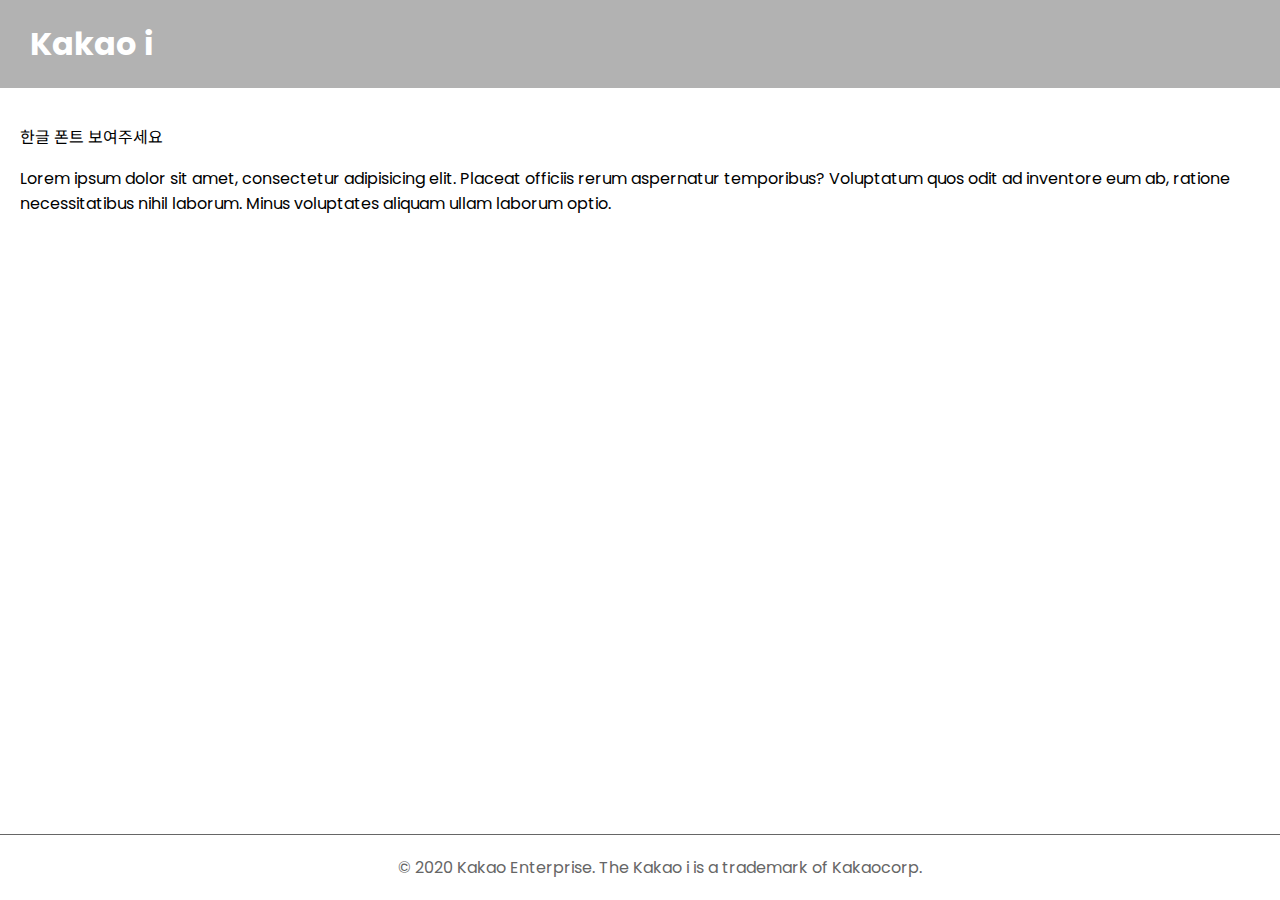
==== index.html @ 24b40877 "Layout practice" ====
<!DOCTYPE html> <!--브라우저에 html파일 이라고 알려줌-->
<html lang="en"> <!--언어-->
<head>
    <meta charset="UTF-8">  <!--인코딩-->
    <!--<meta name="viewport" content="width=device-width, initial-scale=1.0"> 반응형 웹 할때 사용-->
    <title>kakao i</title>

    <!--가지고 온 폰트 링크-->
    <link rel="preconnect" href="https://fonts.gstatic.com">
    <link href="https://fonts.googleapis.com/css2?family=Noto+Sans+KR&family=Poppins&display=swap" rel="stylesheet">

    <link rel="stylesheet" href="style.css">
</head>
<body>
    <header> <!--inline-style-->
        <h1>Kakao i</h1>
    </header>

    <main>
        <p>한글 폰트 보여주세요</p>
        Lorem ipsum dolor sit amet, consectetur adipisicing elit. Placeat officiis rerum aspernatur temporibus? Voluptatum quos odit ad inventore eum ab, ratione necessitatibus nihil laborum. Minus voluptates aliquam ullam laborum optio.
    </main>

    <footer>
        © 2020 Kakao Enterprise. The Kakao i is a trademark of Kakaocorp.
    </footer>
</body>
</html>
---- style.css ----
body {
    margin : 0px;
    font-family: 'Poppins', 'Noto Sans KR', sans-serif;
}

header {
    padding : 20px 30px;
    background : rgba(0, 0, 0, .3);
    color : #fff;
    
}

h1 {
    margin : 0 auto;
}

main {
    padding : 20px;
}

footer { 
    position : fixed;
    bottom : 0;
    width : 100%;
    padding : 20px;
    background: #fff;
    border-top : 1px solid #666;
    text-align : center;
    color : #666;

    
}
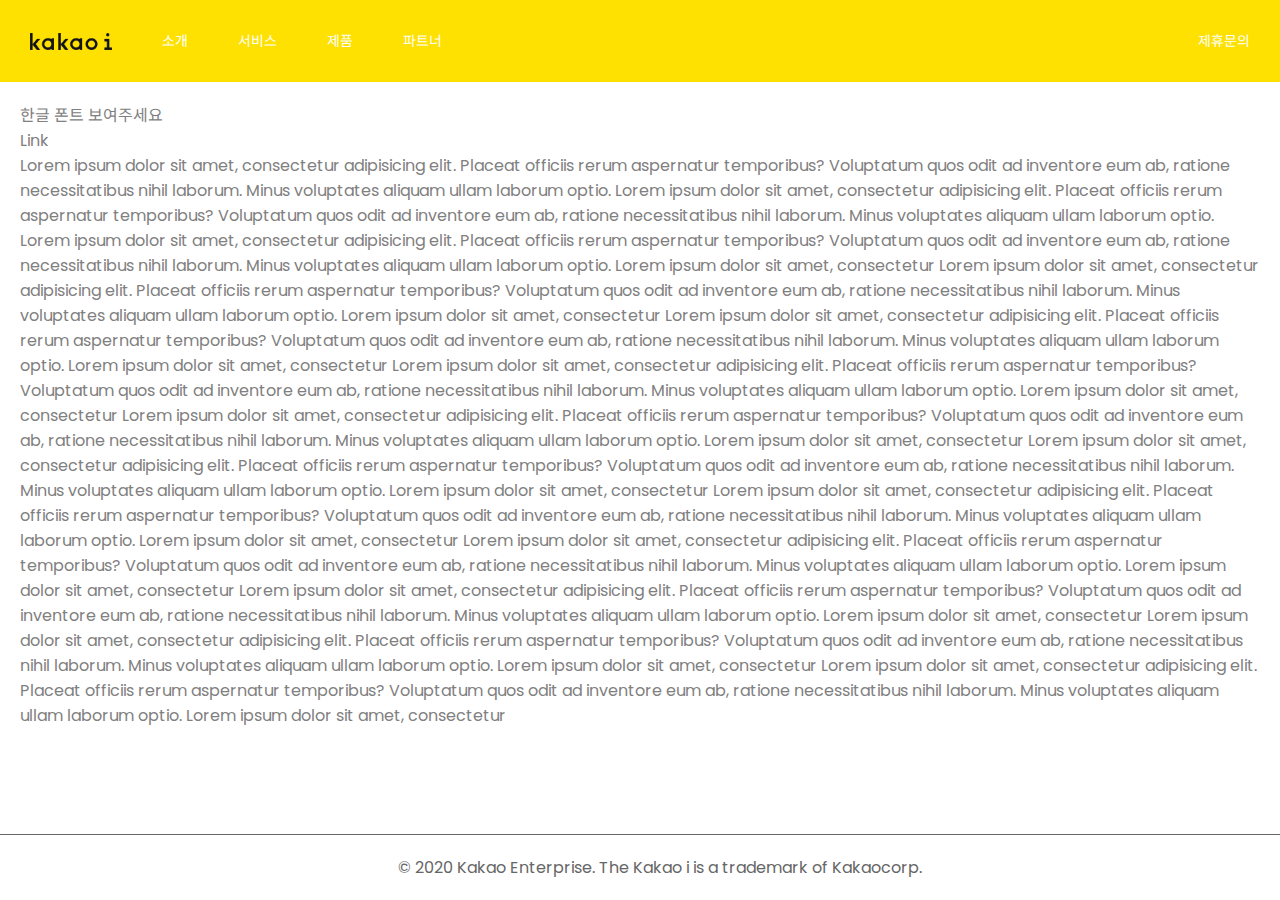
==== commit a71b33b9: "Modify header area" ====
--- a/index.html
+++ b/index.html
@@ -1,7 +1,11 @@
-<!DOCTYPE html> <!--브라우저에 html파일 이라고 알려줌-->
-<html lang="en"> <!--언어-->
+<!DOCTYPE html>
+<!--브라우저에 html파일 이라고 알려줌-->
+<html lang="en">
+<!--언어-->
+
 <head>
-    <meta charset="UTF-8">  <!--인코딩-->
+    <meta charset="UTF-8">
+    <!--인코딩-->
     <!--<meta name="viewport" content="width=device-width, initial-scale=1.0"> 반응형 웹 할때 사용-->
     <title>kakao i</title>
 
@@ -11,18 +15,68 @@
 
     <link rel="stylesheet" href="style.css">
 </head>
+
 <body>
-    <header> <!--inline-style-->
-        <h1>Kakao i</h1>
+    <header class="header">
+        <!--inline-style-->
+        <div class="inner">
+            <h1>
+                <a href="#"><img style="width : 82px;" src="./asset/logo01.png" alt="Kakao i"></a>
+            </h1>
+            <nav class="gnb">
+                <ul class="gnb_list">
+                    <li><a href="#" class="gnb_link">소개</a></li>
+                    <li><a href="#" class="gnb_link">서비스</a></li>
+                    <li><a href="#" class="gnb_link">제품</a></li>
+                    <li><a href="#" class="gnb_link">파트너</a></li>
+                </ul>
+            </nav>
+
+            <a href="#">제휴문의</a>
+        </div>
     </header>
 
     <main>
-        <p>한글 폰트 보여주세요</p>
-        Lorem ipsum dolor sit amet, consectetur adipisicing elit. Placeat officiis rerum aspernatur temporibus? Voluptatum quos odit ad inventore eum ab, ratione necessitatibus nihil laborum. Minus voluptates aliquam ullam laborum optio.
+        <div class="inner">
+            <p id="blue" class="red">한글 폰트 보여주세요</p>
+            <a href="#">Link</a>
+            <p>
+                Lorem ipsum dolor sit amet, consectetur adipisicing elit. Placeat officiis rerum aspernatur temporibus?
+                Voluptatum quos odit ad inventore eum ab, ratione necessitatibus nihil laborum. Minus voluptates aliquam
+                ullam laborum optio. Lorem ipsum dolor sit amet, consectetur adipisicing elit. Placeat officiis rerum
+                aspernatur temporibus? Voluptatum quos odit ad inventore eum ab, ratione necessitatibus nihil laborum.
+                Minus voluptates aliquam ullam laborum optio. Lorem ipsum dolor sit amet, consectetur adipisicing elit. Placeat officiis rerum aspernatur temporibus?
+                Voluptatum quos odit ad inventore eum ab, ratione necessitatibus nihil laborum. Minus voluptates aliquam
+                ullam laborum optio. Lorem ipsum dolor sit amet, consectetur  Lorem ipsum dolor sit amet, consectetur adipisicing elit. Placeat officiis rerum aspernatur temporibus?
+                Voluptatum quos odit ad inventore eum ab, ratione necessitatibus nihil laborum. Minus voluptates aliquam
+                ullam laborum optio. Lorem ipsum dolor sit amet, consectetur  Lorem ipsum dolor sit amet, consectetur adipisicing elit. Placeat officiis rerum aspernatur temporibus?
+                Voluptatum quos odit ad inventore eum ab, ratione necessitatibus nihil laborum. Minus voluptates aliquam
+                ullam laborum optio. Lorem ipsum dolor sit amet, consectetur  Lorem ipsum dolor sit amet, consectetur adipisicing elit. Placeat officiis rerum aspernatur temporibus?
+                Voluptatum quos odit ad inventore eum ab, ratione necessitatibus nihil laborum. Minus voluptates aliquam
+                ullam laborum optio. Lorem ipsum dolor sit amet, consectetur  Lorem ipsum dolor sit amet, consectetur adipisicing elit. Placeat officiis rerum aspernatur temporibus?
+                Voluptatum quos odit ad inventore eum ab, ratione necessitatibus nihil laborum. Minus voluptates aliquam
+                ullam laborum optio. Lorem ipsum dolor sit amet, consectetur  Lorem ipsum dolor sit amet, consectetur adipisicing elit. Placeat officiis rerum aspernatur temporibus?
+                Voluptatum quos odit ad inventore eum ab, ratione necessitatibus nihil laborum. Minus voluptates aliquam
+                ullam laborum optio. Lorem ipsum dolor sit amet, consectetur  Lorem ipsum dolor sit amet, consectetur adipisicing elit. Placeat officiis rerum aspernatur temporibus?
+                Voluptatum quos odit ad inventore eum ab, ratione necessitatibus nihil laborum. Minus voluptates aliquam
+                ullam laborum optio. Lorem ipsum dolor sit amet, consectetur  Lorem ipsum dolor sit amet, consectetur adipisicing elit. Placeat officiis rerum aspernatur temporibus?
+                Voluptatum quos odit ad inventore eum ab, ratione necessitatibus nihil laborum. Minus voluptates aliquam
+                ullam laborum optio. Lorem ipsum dolor sit amet, consectetur  Lorem ipsum dolor sit amet, consectetur adipisicing elit. Placeat officiis rerum aspernatur temporibus?
+                Voluptatum quos odit ad inventore eum ab, ratione necessitatibus nihil laborum. Minus voluptates aliquam
+                ullam laborum optio. Lorem ipsum dolor sit amet, consectetur  Lorem ipsum dolor sit amet, consectetur adipisicing elit. Placeat officiis rerum aspernatur temporibus?
+                Voluptatum quos odit ad inventore eum ab, ratione necessitatibus nihil laborum. Minus voluptates aliquam
+                ullam laborum optio. Lorem ipsum dolor sit amet, consectetur  Lorem ipsum dolor sit amet, consectetur adipisicing elit. Placeat officiis rerum aspernatur temporibus?
+                Voluptatum quos odit ad inventore eum ab, ratione necessitatibus nihil laborum. Minus voluptates aliquam
+                ullam laborum optio. Lorem ipsum dolor sit amet, consectetur 
+            </p>
+        </div>
     </main>
 
     <footer>
-        © 2020 Kakao Enterprise. The Kakao i is a trademark of Kakaocorp.
+        <div class="inner">
+            © 2020 Kakao Enterprise. The Kakao i is a trademark of Kakaocorp.
+        </div>
     </footer>
 </body>
+
 </html>--- a/style.css
+++ b/style.css
@@ -1,32 +1,91 @@
-body {
-    margin : 0px;
+* {
+    margin: 0;
+    padding:0;
     font-family: 'Poppins', 'Noto Sans KR', sans-serif;
 }
 
+body {
+    color: gray;
+}
+
+a{
+    text-decoration: none;
+    color: inherit;
+}
+
+/* main a {
+    color: #000
+} */
+
 header {
-    padding : 20px 30px;
-    background : rgba(0, 0, 0, .3);
-    color : #fff;
-    
+    position: sticky;
+    top: 0;
+    padding: 20px 30px;
+    background:#fee100;
+    color: #fff;
+    font-size: 14px;
 }
 
 h1 {
-    margin : 0 auto;
+    color : #fff;
 }
 
 main {
-    padding : 20px;
+    padding: 20px;
 }
 
 footer { 
-    position : fixed;
-    bottom : 0;
-    width : 100%;
-    padding : 20px;
+    position: fixed;
+    bottom: 0;
+    width: 100%;
+    padding: 20px;
     background: #fff;
-    border-top : 1px solid #666;
-    text-align : center;
-    color : #666;
+    border-top: 1px solid #666;
+    text-align: center;
+    color: #666;   
+}
+/* 
+    우선 순위(최하위)
+    tag 선택자 < class 선택자 < #id 선택자 < inline style 속성 
 
-    
-}+
+#blue {
+    color: blue;
+}
+
+.red {
+    color: red;
+}
+
+p {
+    color: green;
+}
+*/
+
+ul li {
+    list-style: none;
+}
+
+.header > .inner {
+    display: flex;
+    align-items: center;
+}
+
+.gnb_list {
+    display: flex;
+}
+
+.gnb_list li {
+    margin-left: 50px;
+}
+
+.header .inner > a {
+    position: absolute;
+    right: 30px;
+}
+
+/* li {
+    display: inline-block;
+    width: 200px;
+} */
+
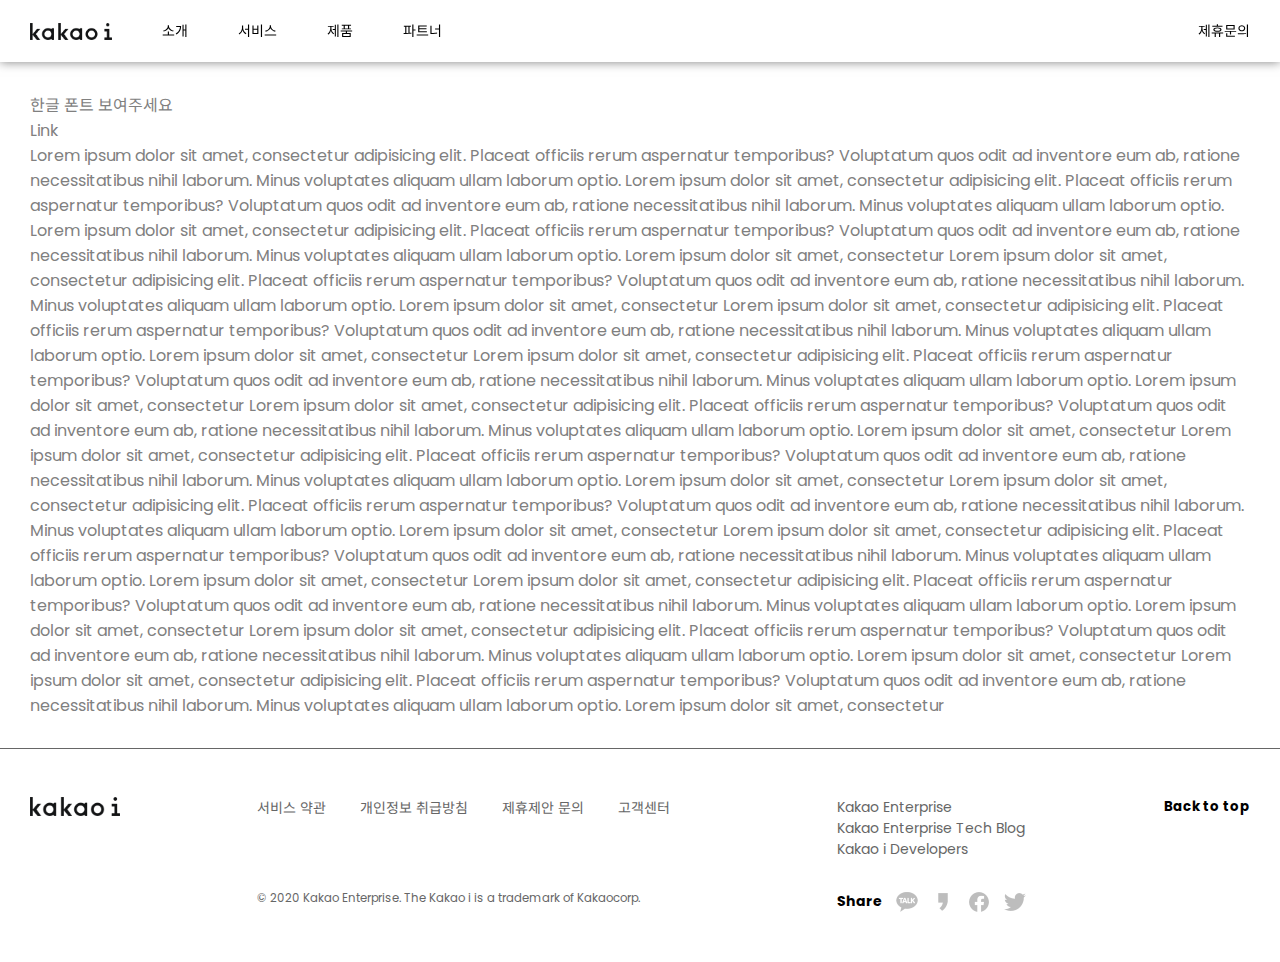
==== commit bf153486: "Modify footer area" ====
--- a/index.html
+++ b/index.html
@@ -17,6 +17,8 @@
 </head>
 
 <body>
+
+    <!--header-->
     <header class="header">
         <!--inline-style-->
         <div class="inner">
@@ -36,6 +38,7 @@
         </div>
     </header>
 
+    <!--main-->
     <main>
         <div class="inner">
             <p id="blue" class="red">한글 폰트 보여주세요</p>
@@ -45,36 +48,95 @@
                 Voluptatum quos odit ad inventore eum ab, ratione necessitatibus nihil laborum. Minus voluptates aliquam
                 ullam laborum optio. Lorem ipsum dolor sit amet, consectetur adipisicing elit. Placeat officiis rerum
                 aspernatur temporibus? Voluptatum quos odit ad inventore eum ab, ratione necessitatibus nihil laborum.
-                Minus voluptates aliquam ullam laborum optio. Lorem ipsum dolor sit amet, consectetur adipisicing elit. Placeat officiis rerum aspernatur temporibus?
+                Minus voluptates aliquam ullam laborum optio. Lorem ipsum dolor sit amet, consectetur adipisicing elit.
+                Placeat officiis rerum aspernatur temporibus?
                 Voluptatum quos odit ad inventore eum ab, ratione necessitatibus nihil laborum. Minus voluptates aliquam
-                ullam laborum optio. Lorem ipsum dolor sit amet, consectetur  Lorem ipsum dolor sit amet, consectetur adipisicing elit. Placeat officiis rerum aspernatur temporibus?
+                ullam laborum optio. Lorem ipsum dolor sit amet, consectetur Lorem ipsum dolor sit amet, consectetur
+                adipisicing elit. Placeat officiis rerum aspernatur temporibus?
                 Voluptatum quos odit ad inventore eum ab, ratione necessitatibus nihil laborum. Minus voluptates aliquam
-                ullam laborum optio. Lorem ipsum dolor sit amet, consectetur  Lorem ipsum dolor sit amet, consectetur adipisicing elit. Placeat officiis rerum aspernatur temporibus?
+                ullam laborum optio. Lorem ipsum dolor sit amet, consectetur Lorem ipsum dolor sit amet, consectetur
+                adipisicing elit. Placeat officiis rerum aspernatur temporibus?
                 Voluptatum quos odit ad inventore eum ab, ratione necessitatibus nihil laborum. Minus voluptates aliquam
-                ullam laborum optio. Lorem ipsum dolor sit amet, consectetur  Lorem ipsum dolor sit amet, consectetur adipisicing elit. Placeat officiis rerum aspernatur temporibus?
+                ullam laborum optio. Lorem ipsum dolor sit amet, consectetur Lorem ipsum dolor sit amet, consectetur
+                adipisicing elit. Placeat officiis rerum aspernatur temporibus?
                 Voluptatum quos odit ad inventore eum ab, ratione necessitatibus nihil laborum. Minus voluptates aliquam
-                ullam laborum optio. Lorem ipsum dolor sit amet, consectetur  Lorem ipsum dolor sit amet, consectetur adipisicing elit. Placeat officiis rerum aspernatur temporibus?
+                ullam laborum optio. Lorem ipsum dolor sit amet, consectetur Lorem ipsum dolor sit amet, consectetur
+                adipisicing elit. Placeat officiis rerum aspernatur temporibus?
                 Voluptatum quos odit ad inventore eum ab, ratione necessitatibus nihil laborum. Minus voluptates aliquam
-                ullam laborum optio. Lorem ipsum dolor sit amet, consectetur  Lorem ipsum dolor sit amet, consectetur adipisicing elit. Placeat officiis rerum aspernatur temporibus?
+                ullam laborum optio. Lorem ipsum dolor sit amet, consectetur Lorem ipsum dolor sit amet, consectetur
+                adipisicing elit. Placeat officiis rerum aspernatur temporibus?
                 Voluptatum quos odit ad inventore eum ab, ratione necessitatibus nihil laborum. Minus voluptates aliquam
-                ullam laborum optio. Lorem ipsum dolor sit amet, consectetur  Lorem ipsum dolor sit amet, consectetur adipisicing elit. Placeat officiis rerum aspernatur temporibus?
+                ullam laborum optio. Lorem ipsum dolor sit amet, consectetur Lorem ipsum dolor sit amet, consectetur
+                adipisicing elit. Placeat officiis rerum aspernatur temporibus?
                 Voluptatum quos odit ad inventore eum ab, ratione necessitatibus nihil laborum. Minus voluptates aliquam
-                ullam laborum optio. Lorem ipsum dolor sit amet, consectetur  Lorem ipsum dolor sit amet, consectetur adipisicing elit. Placeat officiis rerum aspernatur temporibus?
+                ullam laborum optio. Lorem ipsum dolor sit amet, consectetur Lorem ipsum dolor sit amet, consectetur
+                adipisicing elit. Placeat officiis rerum aspernatur temporibus?
                 Voluptatum quos odit ad inventore eum ab, ratione necessitatibus nihil laborum. Minus voluptates aliquam
-                ullam laborum optio. Lorem ipsum dolor sit amet, consectetur  Lorem ipsum dolor sit amet, consectetur adipisicing elit. Placeat officiis rerum aspernatur temporibus?
+                ullam laborum optio. Lorem ipsum dolor sit amet, consectetur Lorem ipsum dolor sit amet, consectetur
+                adipisicing elit. Placeat officiis rerum aspernatur temporibus?
                 Voluptatum quos odit ad inventore eum ab, ratione necessitatibus nihil laborum. Minus voluptates aliquam
-                ullam laborum optio. Lorem ipsum dolor sit amet, consectetur  Lorem ipsum dolor sit amet, consectetur adipisicing elit. Placeat officiis rerum aspernatur temporibus?
+                ullam laborum optio. Lorem ipsum dolor sit amet, consectetur Lorem ipsum dolor sit amet, consectetur
+                adipisicing elit. Placeat officiis rerum aspernatur temporibus?
                 Voluptatum quos odit ad inventore eum ab, ratione necessitatibus nihil laborum. Minus voluptates aliquam
-                ullam laborum optio. Lorem ipsum dolor sit amet, consectetur  Lorem ipsum dolor sit amet, consectetur adipisicing elit. Placeat officiis rerum aspernatur temporibus?
+                ullam laborum optio. Lorem ipsum dolor sit amet, consectetur Lorem ipsum dolor sit amet, consectetur
+                adipisicing elit. Placeat officiis rerum aspernatur temporibus?
                 Voluptatum quos odit ad inventore eum ab, ratione necessitatibus nihil laborum. Minus voluptates aliquam
-                ullam laborum optio. Lorem ipsum dolor sit amet, consectetur 
+                ullam laborum optio. Lorem ipsum dolor sit amet, consectetur
             </p>
         </div>
     </main>
 
-    <footer>
+    <!--footer-->
+    <footer class="footer">
         <div class="inner">
-            © 2020 Kakao Enterprise. The Kakao i is a trademark of Kakaocorp.
+            <div class="logo">
+                <a href="#"><img style="width : 90px;" src="./asset/logo01.png" alt="Kakao i"></a>
+            </div>
+
+            <div class="policy">
+                <ul class="policy_list">
+                    <li><a href="#">서비스 약관</a></li>
+                    <li><a href="#">개인정보 취급방침</a></li>
+                    <li><a href="#">제휴제안 문의</a></li>
+                    <li><a href="#">고객센터</a></li>
+                </ul>
+                <small class="copyright"> © 2020 Kakao Enterprise. The Kakao i is a trademark of Kakaocorp.</small>
+            </div>
+
+            <div class="related">
+                <ul class="related_list">
+                    <li><a href="#">Kakao Enterprise</a></li>
+                    <li><a href="#">Kakao Enterprise Tech Blog</a></li>
+                    <li><a href="#">Kakao i Developers</a></li>
+                </ul>
+                <div class="share">
+                    <strong class="share_title">Share</strong>
+                    <ul class="share_list">
+                        <li>
+                            <a href="#">
+                                <img class="ico_img" src="./asset/ico_kakao.png" alt="Kakaotalk">
+                            </a>
+                        </li>
+                        <li>
+                            <a href="#">
+                                <img class="ico_img" src="./asset/ico_kakaostory.png" alt="Kakaostory">
+                            </a>
+                        </li>
+                        <li>
+                            <a href="#">
+                                <img class="ico_img" src="./asset/ico_facebook.png" alt="Facebook">
+                            </a>
+                        </li>
+                        <li>
+                            <a href="#">
+                                <img class="ico_img" src="./asset/ico_twitter.png" alt="Twitter">
+                            </a>
+                        </li>
+                    </ul>
+                </div>
+            </div>
+
+            <button type="button" class="btn_top">Back to top</button>
         </div>
     </footer>
 </body>
--- a/style.css
+++ b/style.css
@@ -8,9 +8,18 @@
     color: gray;
 }
 
+.inner {
+    padding: 30px;
+}
+
 a{
     text-decoration: none;
     color: inherit;
+}
+
+ul,
+li {
+    list-style: none;
 }
 
 /* main a {
@@ -20,55 +29,32 @@
 header {
     position: sticky;
     top: 0;
-    padding: 20px 30px;
     background:#fee100;
     color: #fff;
     font-size: 14px;
+    box-shadow: 0px 0px 10px rgba(0, 0, 0, 0.5);
+    transition: background .3s;
+}
+
+.header:hover {
+    background:#fff;
+    color: #000;
 }
 
 h1 {
     color : #fff;
 }
 
-main {
-    padding: 20px;
+.header .inner {
+    display: flex;
+    align-items: center;
+    padding-top: 10px;
+    padding-bottom: 10px;
 }
 
-footer { 
-    position: fixed;
-    bottom: 0;
-    width: 100%;
-    padding: 20px;
-    background: #fff;
-    border-top: 1px solid #666;
-    text-align: center;
-    color: #666;   
-}
-/* 
-    우선 순위(최하위)
-    tag 선택자 < class 선택자 < #id 선택자 < inline style 속성 
-
-
-#blue {
-    color: blue;
-}
-
-.red {
-    color: red;
-}
-
-p {
-    color: green;
-}
-*/
-
-ul li {
-    list-style: none;
-}
-
-.header > .inner {
-    display: flex;
-    align-items: center;
+.header .inner > a {
+    position: absolute;
+    right: 30px;
 }
 
 .gnb_list {
@@ -79,13 +65,70 @@
     margin-left: 50px;
 }
 
-.header .inner > a {
-    position: absolute;
-    right: 30px;
+.footer { 
+    /* position: fixed;
+    bottom: 0; 
+    text-align: left;*/
+    width: 100%;
+    border-top: 1px solid #666;
+    color: #666;
+    background: #fff;
+    font-size: 14px;
 }
 
-/* li {
-    display: inline-block;
-    width: 200px;
+.footer .inner {
+    padding-top: 48px;
+    padding-bottom: 48px;
+    display: flex;
+    align-items: flex-start;
+    justify-content: space-between;
+}
+
+.btn_top {
+    background: none;
+    border: none;
+    font-weight: bold;
+    cursor: pointer;
+}
+
+/* .policy_list {
+    padding-bottom: 71px;
 } */
 
+.copyright {
+    display: block;
+    padding-top: 71px;
+}
+
+.policy_list li,
+.share_list,
+.share_list li {
+    display: inline-block;
+}
+
+/* 
+.share_list {
+    display: inline;
+}
+
+.share_list li {
+    display: inline;
+} */
+
+.policy_list li {
+    margin-right: 30px;
+}
+
+.share_title {
+    color: black;
+}
+
+.related_list {
+    margin-bottom: 30px;
+}
+
+.ico_img {
+    width: 24px;
+    vertical-align: middle;
+    margin-left: 8px;
+}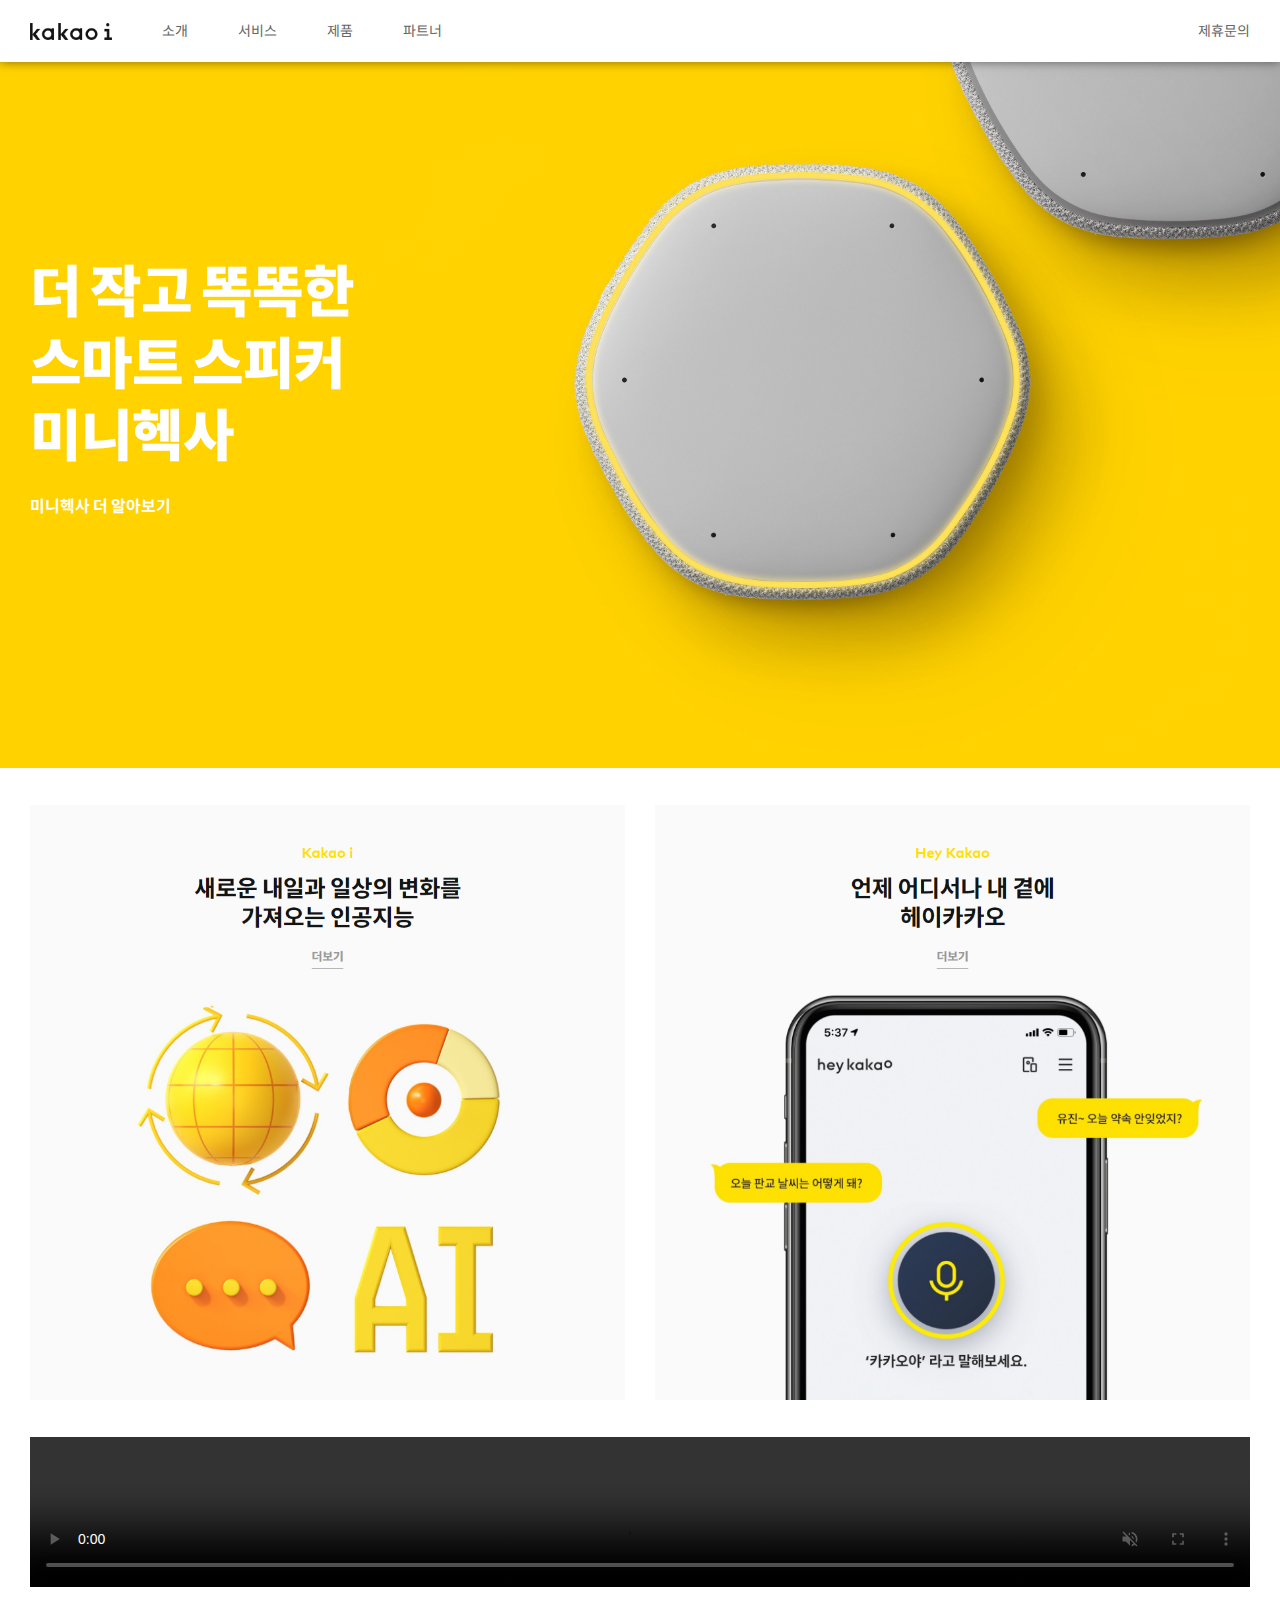
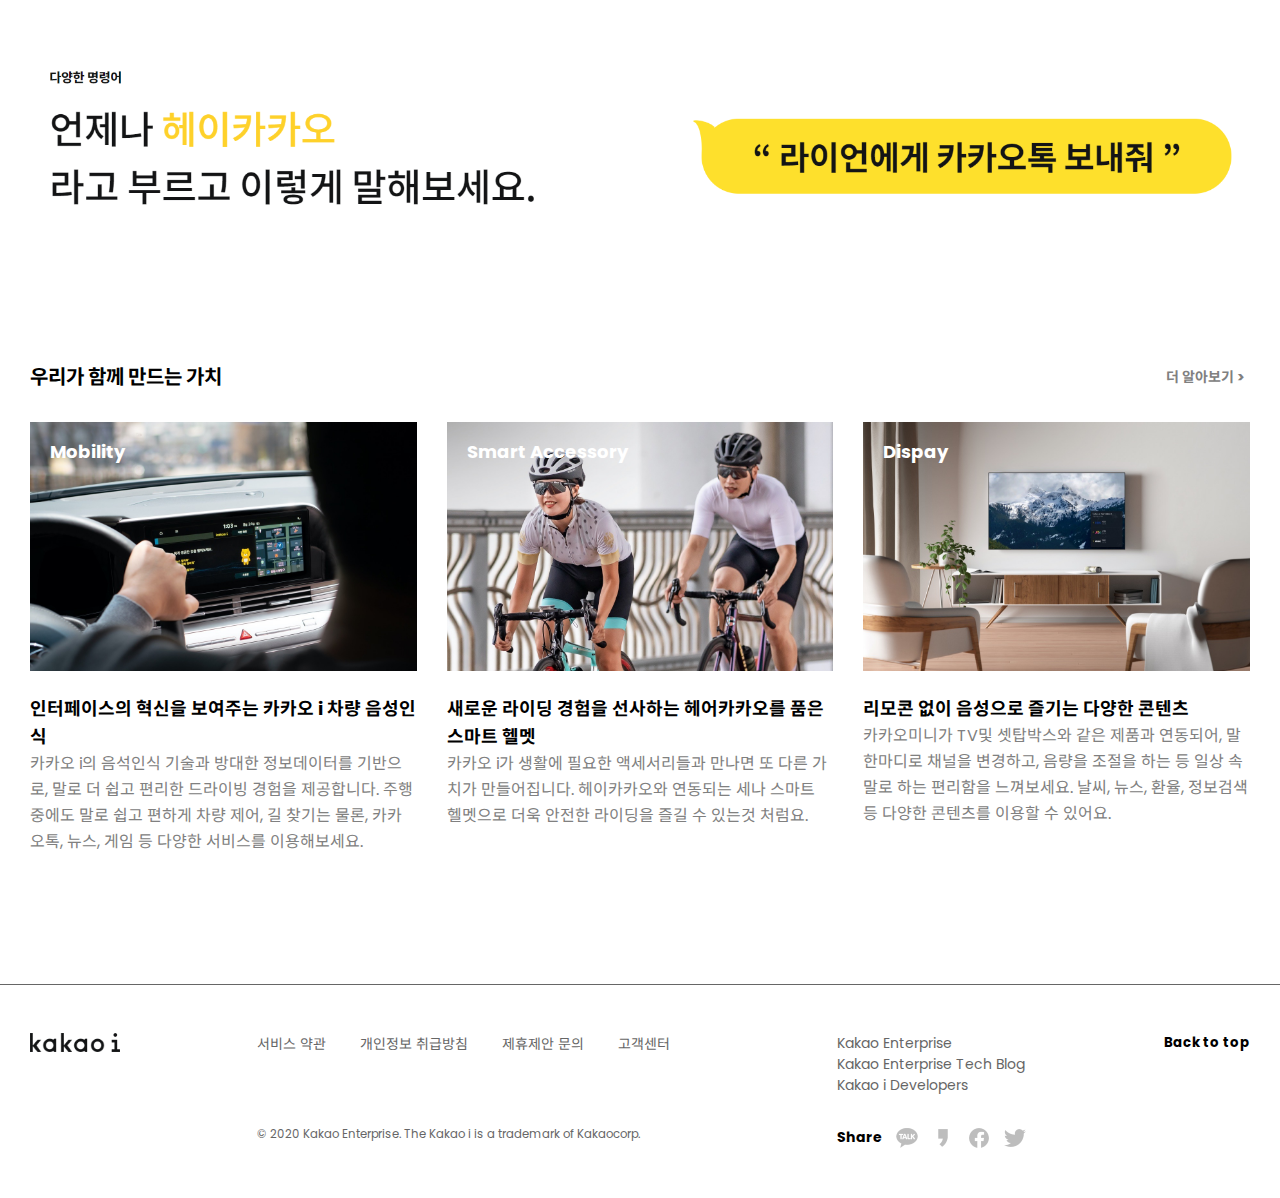
==== commit 4c5b3585: "Modify main content area" ====
--- a/index.html
+++ b/index.html
@@ -13,7 +13,10 @@
     <link rel="preconnect" href="https://fonts.gstatic.com">
     <link href="https://fonts.googleapis.com/css2?family=Noto+Sans+KR&family=Poppins&display=swap" rel="stylesheet">
 
-    <link rel="stylesheet" href="style.css">
+    <link rel="stylesheet" href="./style/style.css">
+    <link rel="stylesheet" href="./style/header.css">
+    <link rel="stylesheet" href="./style/main.css">
+    <link rel="stylesheet" href="./style/footer.css">
 </head>
 
 <body>
@@ -39,51 +42,87 @@
     </header>
 
     <!--main-->
-    <main>
-        <div class="inner">
-            <p id="blue" class="red">한글 폰트 보여주세요</p>
-            <a href="#">Link</a>
-            <p>
-                Lorem ipsum dolor sit amet, consectetur adipisicing elit. Placeat officiis rerum aspernatur temporibus?
-                Voluptatum quos odit ad inventore eum ab, ratione necessitatibus nihil laborum. Minus voluptates aliquam
-                ullam laborum optio. Lorem ipsum dolor sit amet, consectetur adipisicing elit. Placeat officiis rerum
-                aspernatur temporibus? Voluptatum quos odit ad inventore eum ab, ratione necessitatibus nihil laborum.
-                Minus voluptates aliquam ullam laborum optio. Lorem ipsum dolor sit amet, consectetur adipisicing elit.
-                Placeat officiis rerum aspernatur temporibus?
-                Voluptatum quos odit ad inventore eum ab, ratione necessitatibus nihil laborum. Minus voluptates aliquam
-                ullam laborum optio. Lorem ipsum dolor sit amet, consectetur Lorem ipsum dolor sit amet, consectetur
-                adipisicing elit. Placeat officiis rerum aspernatur temporibus?
-                Voluptatum quos odit ad inventore eum ab, ratione necessitatibus nihil laborum. Minus voluptates aliquam
-                ullam laborum optio. Lorem ipsum dolor sit amet, consectetur Lorem ipsum dolor sit amet, consectetur
-                adipisicing elit. Placeat officiis rerum aspernatur temporibus?
-                Voluptatum quos odit ad inventore eum ab, ratione necessitatibus nihil laborum. Minus voluptates aliquam
-                ullam laborum optio. Lorem ipsum dolor sit amet, consectetur Lorem ipsum dolor sit amet, consectetur
-                adipisicing elit. Placeat officiis rerum aspernatur temporibus?
-                Voluptatum quos odit ad inventore eum ab, ratione necessitatibus nihil laborum. Minus voluptates aliquam
-                ullam laborum optio. Lorem ipsum dolor sit amet, consectetur Lorem ipsum dolor sit amet, consectetur
-                adipisicing elit. Placeat officiis rerum aspernatur temporibus?
-                Voluptatum quos odit ad inventore eum ab, ratione necessitatibus nihil laborum. Minus voluptates aliquam
-                ullam laborum optio. Lorem ipsum dolor sit amet, consectetur Lorem ipsum dolor sit amet, consectetur
-                adipisicing elit. Placeat officiis rerum aspernatur temporibus?
-                Voluptatum quos odit ad inventore eum ab, ratione necessitatibus nihil laborum. Minus voluptates aliquam
-                ullam laborum optio. Lorem ipsum dolor sit amet, consectetur Lorem ipsum dolor sit amet, consectetur
-                adipisicing elit. Placeat officiis rerum aspernatur temporibus?
-                Voluptatum quos odit ad inventore eum ab, ratione necessitatibus nihil laborum. Minus voluptates aliquam
-                ullam laborum optio. Lorem ipsum dolor sit amet, consectetur Lorem ipsum dolor sit amet, consectetur
-                adipisicing elit. Placeat officiis rerum aspernatur temporibus?
-                Voluptatum quos odit ad inventore eum ab, ratione necessitatibus nihil laborum. Minus voluptates aliquam
-                ullam laborum optio. Lorem ipsum dolor sit amet, consectetur Lorem ipsum dolor sit amet, consectetur
-                adipisicing elit. Placeat officiis rerum aspernatur temporibus?
-                Voluptatum quos odit ad inventore eum ab, ratione necessitatibus nihil laborum. Minus voluptates aliquam
-                ullam laborum optio. Lorem ipsum dolor sit amet, consectetur Lorem ipsum dolor sit amet, consectetur
-                adipisicing elit. Placeat officiis rerum aspernatur temporibus?
-                Voluptatum quos odit ad inventore eum ab, ratione necessitatibus nihil laborum. Minus voluptates aliquam
-                ullam laborum optio. Lorem ipsum dolor sit amet, consectetur Lorem ipsum dolor sit amet, consectetur
-                adipisicing elit. Placeat officiis rerum aspernatur temporibus?
-                Voluptatum quos odit ad inventore eum ab, ratione necessitatibus nihil laborum. Minus voluptates aliquam
-                ullam laborum optio. Lorem ipsum dolor sit amet, consectetur
-            </p>
+    <main class="main">
+        <div class="visual">
+            <img width="100%" src="./asset/main01.jpg" alt="main01">
+            <a href="#">
+                <strong>더 작고 똑똑한 스마트 스피커 미니헥사</strong>
+                <span>미니헥사 더 알아보기</span>
+            </a>
+         </div>
+
+        <section class="feature">
+            <div class="inner">
+                <div class="product">
+                    <a href="#"><img style="width: 100%;" src="./asset/product01.jpg" alt="product01"></a>
+                    <a href="#"><img style="width: 100%;" src="./asset/product02.jpg" alt="product02"></a>
+                </div>
+                <div class="vidio">
+                    <video controls autoplay muted style="width: 100%;">
+                        <source  src="./asset/video.mp4">
+                    </video>
+                </div>
+            </div>
+        </section>
+
+        <section class="intro">
+            <div class="inner">
+                <a href="#"><img width="100%;" src="./asset/intro.png"></a>
+            </div>
+        </section>
+
+        <section class="inside">
+            <div class="inner">
+                <h4 class="inside_title">
+                    우리가 함께 만드는 가치
+                </h4>
+                <a href="#" class="link_more">더 알아보기 &gt;</a>
+                <ul class="inside_list">
+                    <li>
+                        <a href="#" class="inside_link">
+                            <div class="inside_thumb">
+                                <img style= "width: 100%;" src="./asset/content02.jpg" alt="content02">
+                                <span class="txt_thumb">Mobility</span>
+                            </div>
+                            <div class="inside_content">
+                                <strong>인터페이스의 혁신을 보여주는 카카오 i 차량 음성인식</strong>
+                                <p>카카오 i의 음석인식 기술과 방대한 정보데이터를 기반으로, 말로 더 쉽고 편리한 드라이빙 경험을 제공합니다. 주행 중에도 말로 쉽고 편하게 차량 제어, 길 찾기는 물론, 카카오톡, 뉴스, 게임 등 다양한 서비스를 이용해보세요.</p>
+                            </div>
+                        </a>
+                    </li>
+                    <li>
+                        <a href="#" class="inside_link">
+                            <div class="inside_thumb">
+                                <img style= "width: 100%;" src="./asset/content01.jpg" alt="content01">
+                                <span class="txt_thumb">Smart Accessory</span>
+                            </div>
+                            <div class="inside_content">
+                                <strong>새로운 라이딩 경험을 선사하는 헤어카카오를 품은 스마트 헬멧</strong>
+                                <p>카카오 i가 생활에 필요한 액세서리들과 만나면 또 다른 가치가 만들어집니다. 헤이카카오와 연동되는 세나 스마트 헬멧으로 더욱 안전한 라이딩을 즐길 수 있는것 처럼요.
+                                </p>
+                            </div>
+                        </a>
+                    </li>
+                    <li>
+                        <a href="#" class="inside_link">
+                        <div class="inside_thumb">
+                            <img style= "width: 100%;" src="./asset/content03.jpg" alt="content03">
+                            <span class="txt_thumb">Dispay</span>
+                        </div>
+                        <div class="inside_content">
+                            <strong>리모콘 없이 음성으로 즐기는 다양한 콘텐츠</strong>
+                            <p>카카오미니가 TV및 셋탑박스와 같은 제품과 연동되어, 말 한마디로 채널을 변경하고, 음량을 조절을 하는 등 일상 속 말로 하는 편리함을 느껴보세요. 날씨, 뉴스, 환율, 정보검색 등 다양한 콘텐츠를 이용할 수 있어요.</p>
+                        </div>
+                        </a>
+                    </li>
+                </ul>
+            </div>
+        </section>
+
+        <div class="cont_product">
+
         </div>
+
     </main>
 
     <!--footer-->
--- a/style/style.css
+++ b/style/style.css
@@ -0,0 +1,24 @@
+* {
+    margin: 0;
+    padding:0;
+    font-family: 'Poppins', 'Noto Sans KR', sans-serif;
+}
+
+body {
+    color: gray;
+    position: relative;
+}
+
+.inner {
+    padding: 30px;
+}
+
+a{
+    text-decoration: none;
+    color: inherit;
+}
+
+ul,
+li {
+    list-style: none;
+}
--- a/style/header.css
+++ b/style/header.css
@@ -0,0 +1,41 @@
+header {
+    /* position: fixed; */
+    position: absolute;
+    top: 0;
+    width: 100%;
+    /* background를 주지않으면 투명상태 */
+    color: #fff;
+    font-size: 14px;
+    transition: background .3s;
+    z-index: 1;
+}
+
+.header:hover { /*가상 선택자*/
+    background:#fff;
+    color: #666;
+    box-shadow: 0px 0px 10px rgba(0, 0, 0, 0.5);
+}
+
+h1 {
+    color : #fff;
+}
+
+.header .inner {
+    display: flex;
+    align-items: center;
+    padding-top: 10px;
+    padding-bottom: 10px;
+}
+
+.header .inner > a {
+    position: absolute;
+    right: 30px;
+}
+
+.gnb_list {
+    display: flex;
+}
+
+.gnb_list li {
+    margin-left: 50px;
+}--- a/style/main.css
+++ b/style/main.css
@@ -0,0 +1,95 @@
+.visual {
+    position: relative;
+    color: #fff;
+    font-weight: bolder;
+}
+
+.visual a {
+    width: 350px;
+    position: absolute;
+    left: 30px;  
+    top: 50%;
+    transform: translateY(-50%);
+
+}
+
+.visual strong {
+    display: block;
+    margin-bottom: 20px;
+    font-size: 56px;
+    line-height: 72px;
+    letter-spacing: -1px;
+    word-break: keep-all;
+}
+
+.product {
+    display: flex;
+    margin-bottom: 30px;
+}
+
+.product > a:first-child {
+    margin-right: 30px;
+}
+
+.inside {
+    font-size: 16px;
+}
+
+.inside .inner {
+    position: relative;
+}
+
+.inside_title {
+    margin-bottom: 30px;
+    font-size: 20px;
+    color: #000;
+}
+
+.link_more {
+    position: absolute;
+    top: 35px;
+    right: 35px;
+    font-weight: bold;
+    font-size: 14px;
+}
+
+.inside {
+    margin:60px 0px 100px;
+}
+
+.inside_list {
+    display: flex;
+    justify-content: space-between;
+}
+
+.inside_list li {
+    flex: 1;
+    margin-right: 30px;
+}
+
+.inside_list li:last-child {
+    margin-right: 0;
+}
+
+.inside_thumb {
+    position: relative;
+    margin-bottom: 16px;
+}
+
+.txt_thumb {
+    position: absolute;
+    top: 16px;
+    left: 20px;
+    font-size: 18px;
+    font-weight: 700;
+    color: #fff;
+}
+
+.inside_content strong {
+    font-size: 18px;
+    color: #000;
+}
+
+.inside_content {
+    margin-top: 8px;
+}--- a/style/footer.css
+++ b/style/footer.css
@@ -0,0 +1,71 @@
+.footer { 
+    /* position: fixed;
+    bottom: 0; 
+    text-align: left;*/
+    width: 100%;
+    border-top: 1px solid #666;
+    color: #666;
+    background: #fff;
+    font-size: 14px;
+}
+
+.footer .inner {
+    padding-top: 48px;
+    padding-bottom: 48px;
+    display: flex;
+    align-items: flex-start; /*flex item의 수직*/
+    justify-content: space-between; /*flex item의 수평*/
+}
+
+.btn_top {
+    background: none;
+    border: none;
+    font-weight: bold;
+    cursor: pointer;
+}
+
+/* .policy_list {
+    padding-bottom: 71px;
+} */
+
+.copyright {
+    display: block;
+    padding-top: 71px;
+}
+
+.policy_list li,
+.share_list,
+.share_list li {
+    display: inline-block;
+}
+
+/* 
+.share_list {
+    display: inline;
+}
+
+.share_list li {
+    display: inline;
+} */
+
+.policy_list li {
+    margin-right: 30px;
+}
+
+.share_title {
+    color: #000;
+}
+
+.share_list img {
+    width: 24px;
+}
+
+.related_list {
+    margin-bottom: 30px;
+}
+
+.ico_img {
+    width: 24px;
+    vertical-align: middle; /*수평*/
+    margin-left: 8px;
+}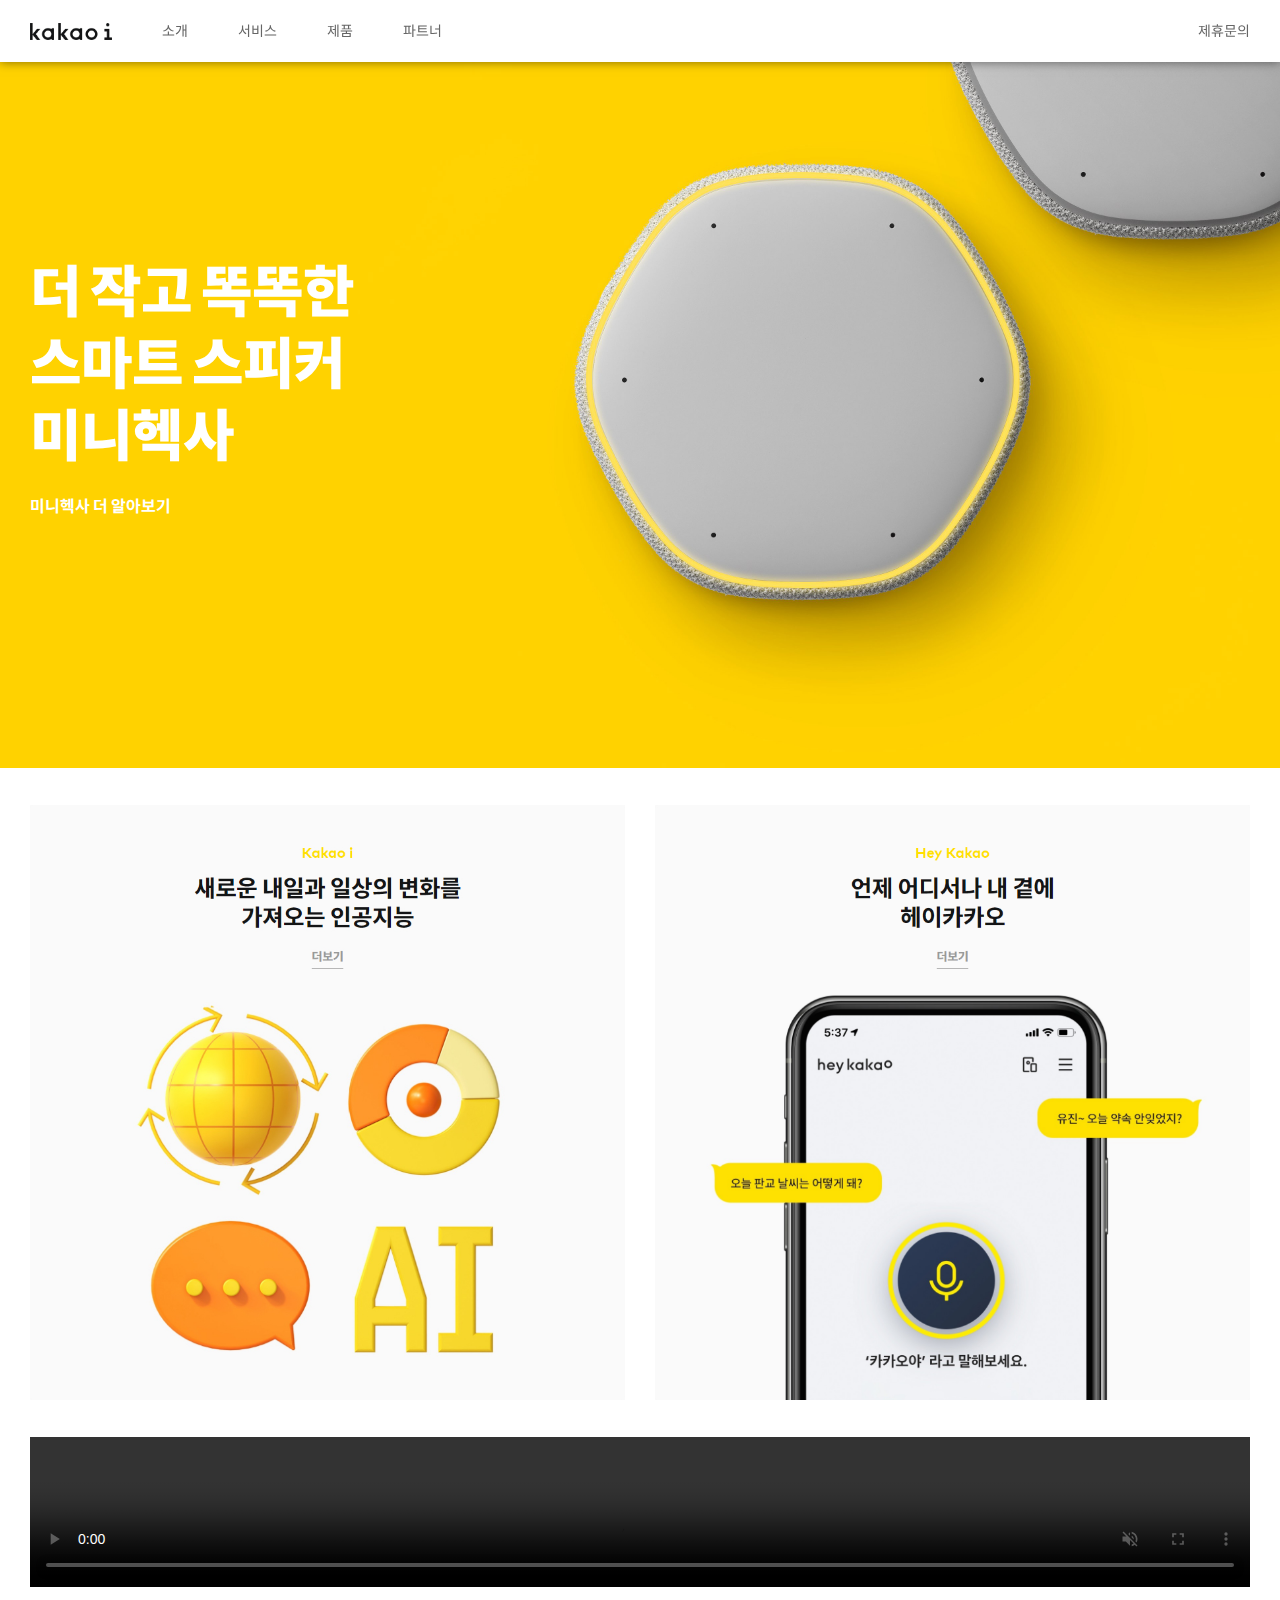
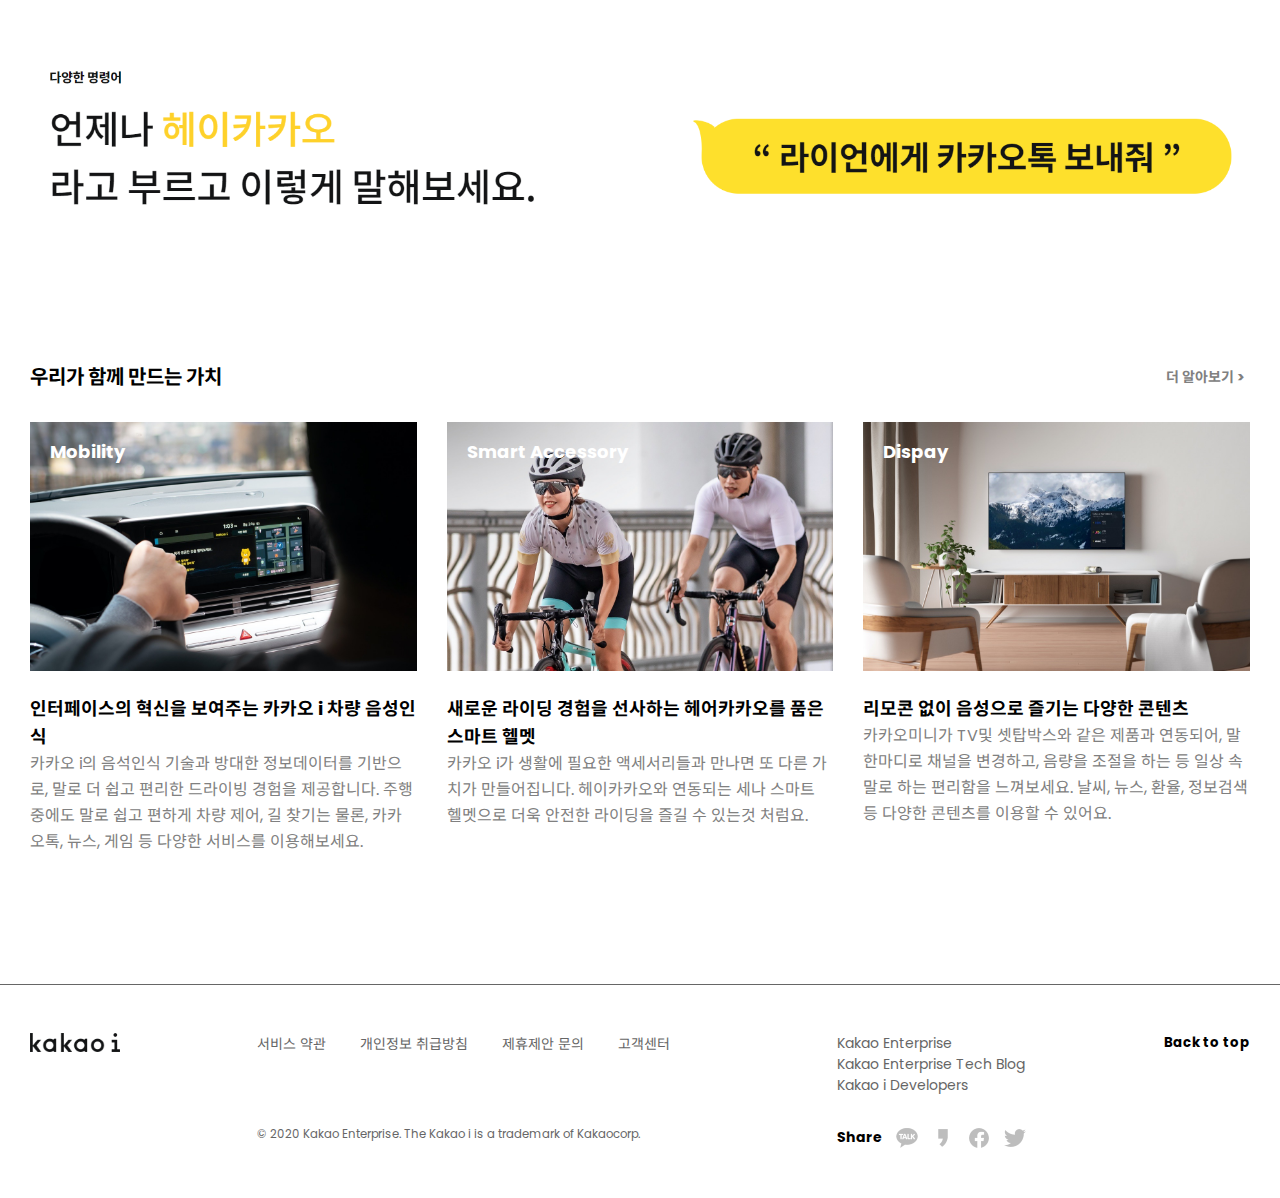
==== commit 0a8bf35a: "Add events to 'back to top button' and 'window scroll'" ====
--- a/index.html
+++ b/index.html
@@ -105,14 +105,14 @@
                     </li>
                     <li>
                         <a href="#" class="inside_link">
-                        <div class="inside_thumb">
-                            <img style= "width: 100%;" src="./asset/content03.jpg" alt="content03">
-                            <span class="txt_thumb">Dispay</span>
-                        </div>
-                        <div class="inside_content">
-                            <strong>리모콘 없이 음성으로 즐기는 다양한 콘텐츠</strong>
-                            <p>카카오미니가 TV및 셋탑박스와 같은 제품과 연동되어, 말 한마디로 채널을 변경하고, 음량을 조절을 하는 등 일상 속 말로 하는 편리함을 느껴보세요. 날씨, 뉴스, 환율, 정보검색 등 다양한 콘텐츠를 이용할 수 있어요.</p>
-                        </div>
+                            <div class="inside_thumb">
+                                <img style= "width: 100%;" src="./asset/content03.jpg" alt="content03">
+                                <span class="txt_thumb">Dispay</span>
+                            </div>
+                            <div class="inside_content">
+                                <strong>리모콘 없이 음성으로 즐기는 다양한 콘텐츠</strong>
+                                <p>카카오미니가 TV및 셋탑박스와 같은 제품과 연동되어, 말 한마디로 채널을 변경하고, 음량을 조절을 하는 등 일상 속 말로 하는 편리함을 느껴보세요. 날씨, 뉴스, 환율, 정보검색 등 다양한 콘텐츠를 이용할 수 있어요.</p>
+                            </div>
                         </a>
                     </li>
                 </ul>
@@ -175,9 +175,48 @@
                 </div>
             </div>
 
-            <button type="button" class="btn_top">Back to top</button>
+            <button onclick="topFunction()" type="button" class="btn_top">Back to top</button>
         </div>
     </footer>
+
+    <script>
+        //bact to top button event
+        function topFunction() {
+            // document.body.scrollTop = 0;
+            // document.documentElement.scrollTop = 0;
+            window.scroll(null, 0); //scroll(x축, y축)
+        }
+
+        //header
+        const header = document.getElementsByClassName('header')[0];
+        // const header = document.getElementById('header');
+
+        // console.dir(header);
+        // console.log(header.style.color);
+        
+        window.onscroll = function() {
+            // if(window.scrollY != 0) {
+            //     header.style.color = '#666';
+            //     header.style.background = '#fff';
+            //     header.style.boxShadow = '0px 0px 10px rgba(0,0,0,0.5)';
+            // } else {
+            //     header.style.color = null;
+            //     header.style.background = null;
+            //     header.style.boxShadow = null;
+            // }
+
+            if(window.scrollY != 0) {
+                header.classList.add('act');
+            } else {
+                header.classList.remove('act');
+            }
+            
+            // window.scrollY != 0 ? 
+            //         header.classList.add('act') :
+            //         header.classList.remove('act');
+        }
+
+    </script>
 </body>
 
 </html>--- a/style/header.css
+++ b/style/header.css
@@ -1,6 +1,6 @@
 header {
-    /* position: fixed; */
-    position: absolute;
+    position: fixed;
+    /* position: absolute; */
     top: 0;
     width: 100%;
     /* background를 주지않으면 투명상태 */
@@ -10,7 +10,8 @@
     z-index: 1;
 }
 
-.header:hover { /*가상 선택자*/
+.header.act,
+.header:hover { /*가상 선택자(마우스 올렸을때 적용)*/
     background:#fff;
     color: #666;
     box-shadow: 0px 0px 10px rgba(0, 0, 0, 0.5);
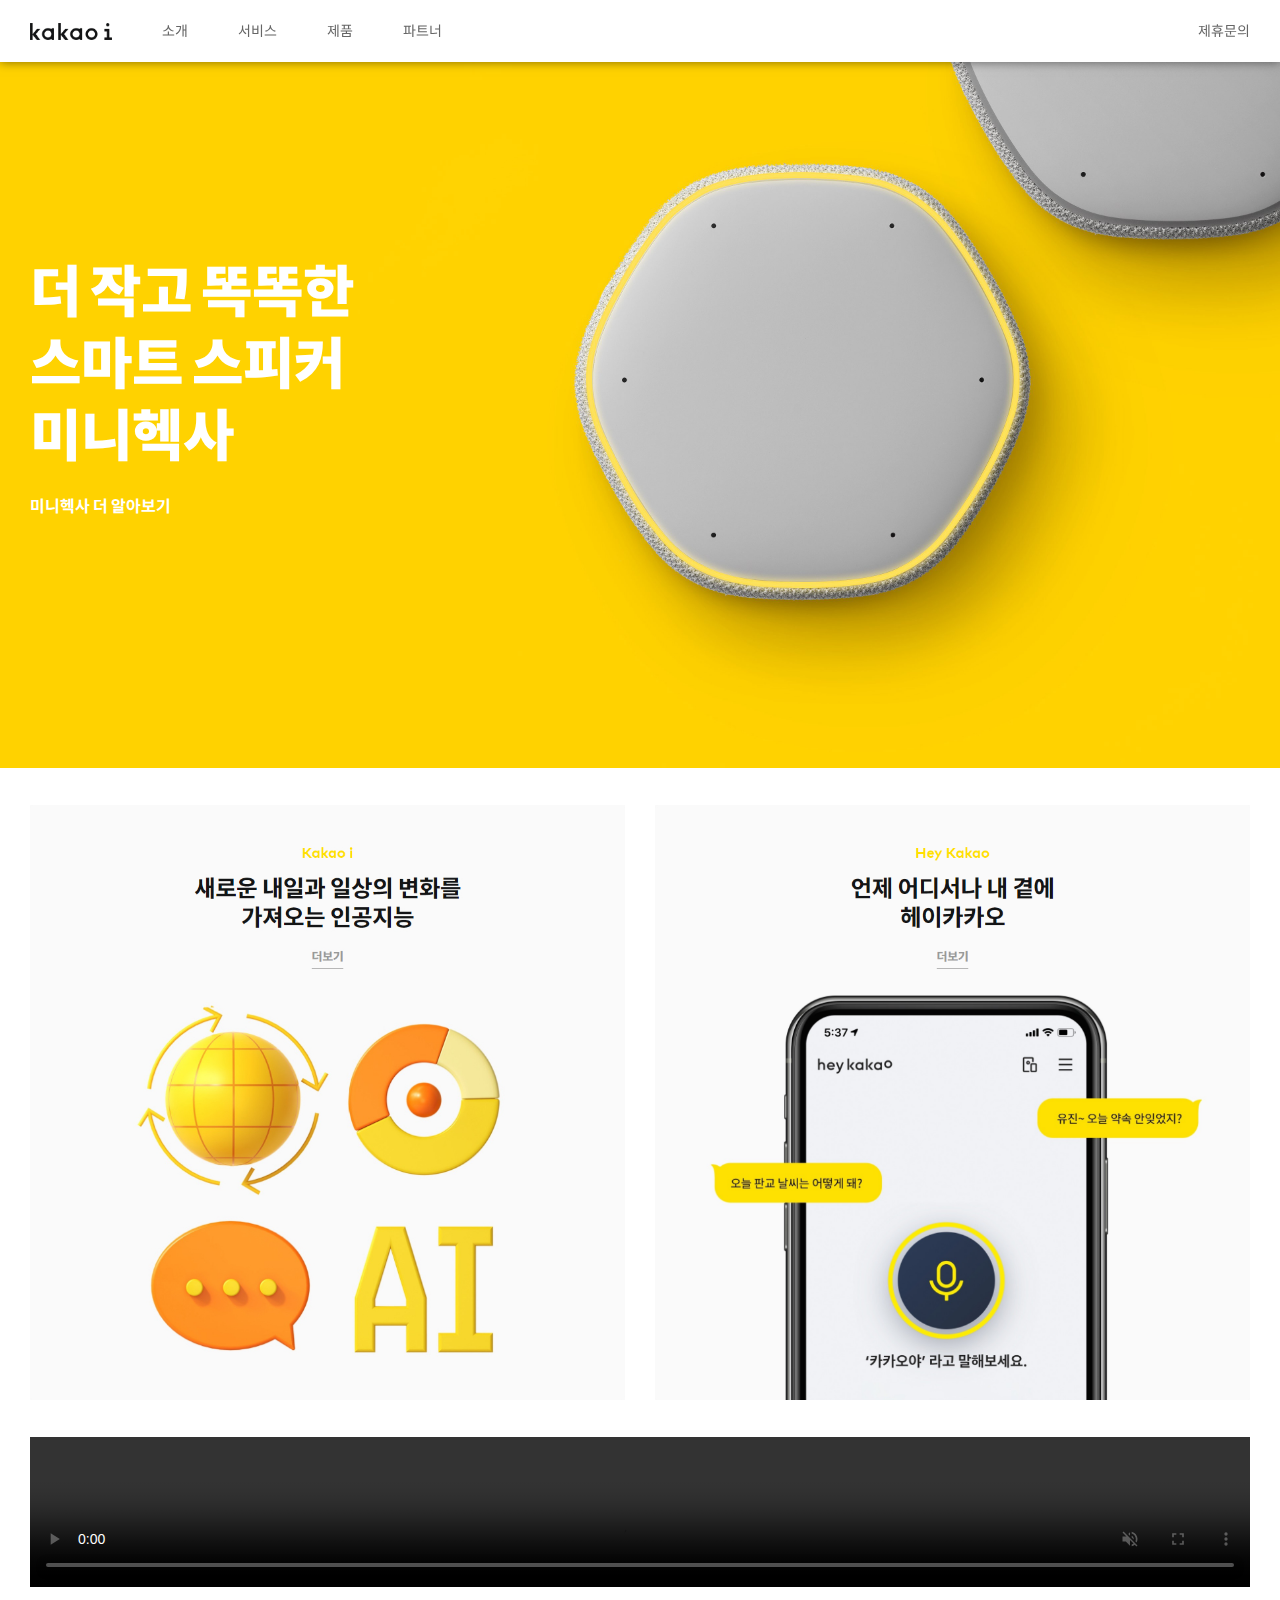
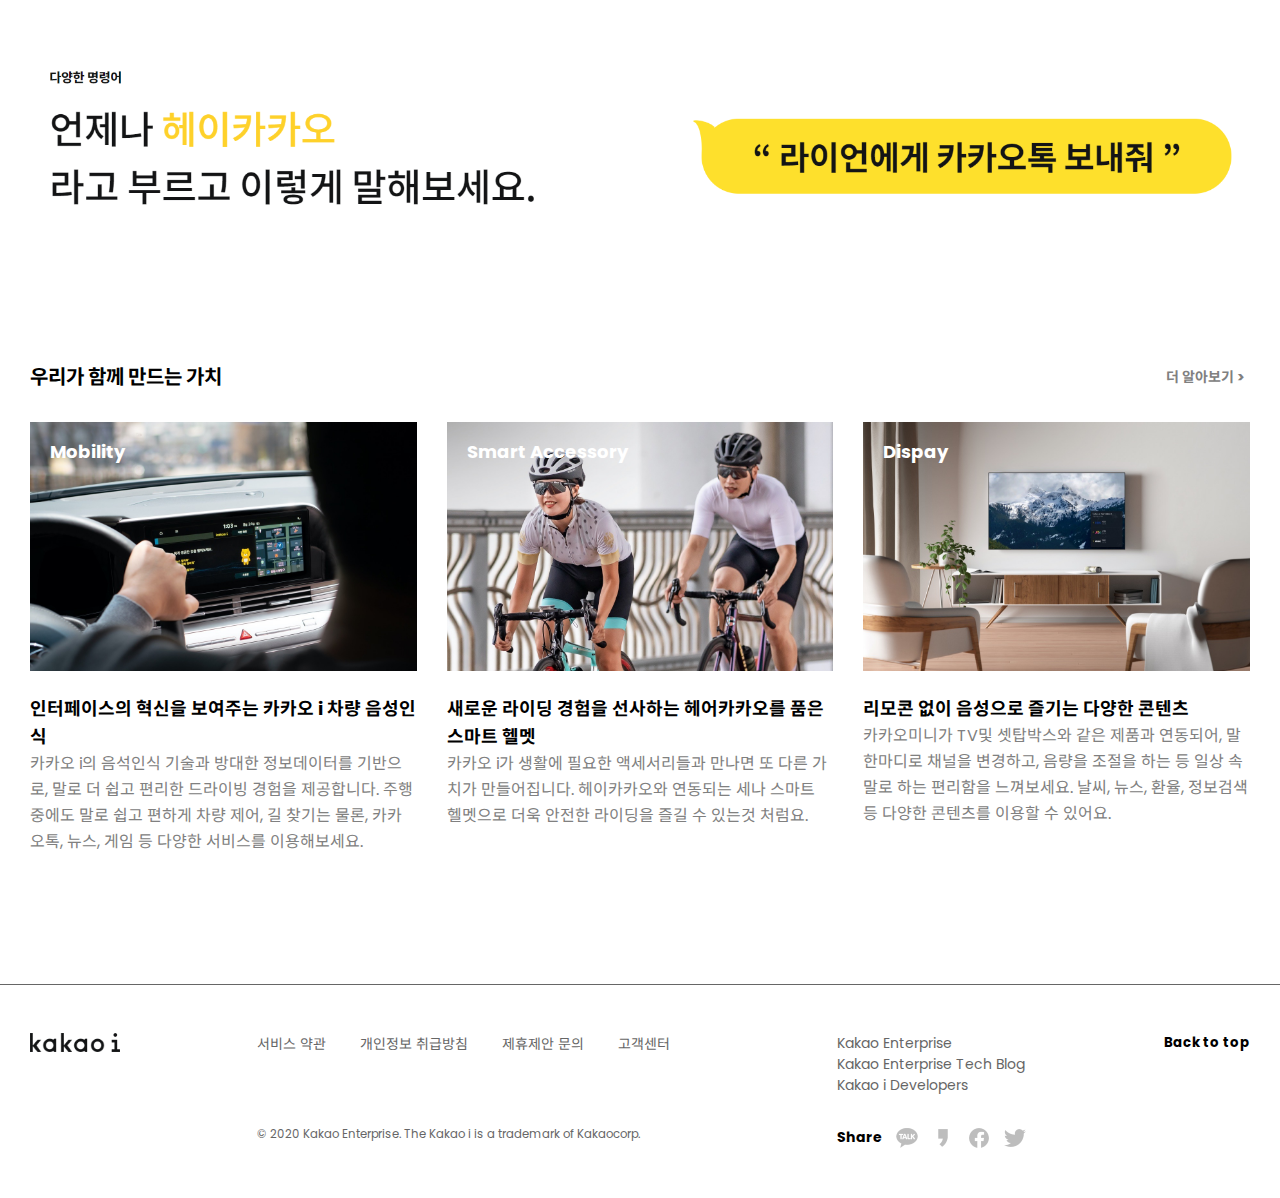
==== commit 96441e2e: "add visual slide and seperate script src from html" ====
--- a/index.html
+++ b/index.html
@@ -22,7 +22,7 @@
 <body>
 
     <!--header-->
-    <header class="header">
+    <header id="header">
         <!--inline-style-->
         <div class="inner">
             <h1>
@@ -43,12 +43,23 @@
 
     <!--main-->
     <main class="main">
-        <div class="visual">
-            <img width="100%" src="./asset/main01.jpg" alt="main01">
-            <a href="#">
-                <strong>더 작고 똑똑한 스마트 스피커 미니헥사</strong>
-                <span>미니헥사 더 알아보기</span>
-            </a>
+        <div id="visual">
+            <ul id="slide_list">
+                <li class="slide_item">
+                    <img width="100%" src="./asset/main01.jpg" alt="main01">
+                    <a href="#" class="slide_txt">
+                        <strong>더 작고 똑똑한 스마트 스피커 미니헥사</strong>
+                        <span>미니헥사 더 알아보기</span>
+                    </a>
+                </li>
+                <li class="slide_item">
+                    <img width="100%" src="./asset/main02.jpg" alt="main02">
+                    <a href="#" class="slide_txt">
+                        <strong>내 손안의 스마트한 친구 미니링크</strong>
+                        <span>미니링크 더 알아보기</span>
+                    </a>
+                </li>
+            </ul>
          </div>
 
         <section class="feature">
@@ -179,44 +190,9 @@
         </div>
     </footer>
 
-    <script>
-        //bact to top button event
-        function topFunction() {
-            // document.body.scrollTop = 0;
-            // document.documentElement.scrollTop = 0;
-            window.scroll(null, 0); //scroll(x축, y축)
-        }
-
-        //header
-        const header = document.getElementsByClassName('header')[0];
-        // const header = document.getElementById('header');
-
-        // console.dir(header);
-        // console.log(header.style.color);
-        
-        window.onscroll = function() {
-            // if(window.scrollY != 0) {
-            //     header.style.color = '#666';
-            //     header.style.background = '#fff';
-            //     header.style.boxShadow = '0px 0px 10px rgba(0,0,0,0.5)';
-            // } else {
-            //     header.style.color = null;
-            //     header.style.background = null;
-            //     header.style.boxShadow = null;
-            // }
-
-            if(window.scrollY != 0) {
-                header.classList.add('act');
-            } else {
-                header.classList.remove('act');
-            }
-            
-            // window.scrollY != 0 ? 
-            //         header.classList.add('act') :
-            //         header.classList.remove('act');
-        }
-
-    </script>
+    <script src="script/back_to_top.js"></script>
+    <script src="script/header_scrolled.js"></script>
+    <script src="script/slide.js"></script>
 </body>
 
 </html>--- a/style/header.css
+++ b/style/header.css
@@ -1,4 +1,4 @@
-header {
+#header {
     position: fixed;
     /* position: absolute; */
     top: 0;
@@ -10,8 +10,8 @@
     z-index: 1;
 }
 
-.header.act,
-.header:hover { /*가상 선택자(마우스 올렸을때 적용)*/
+#header.act,
+#header:hover { /*가상 선택자(마우스 올렸을때 적용)*/
     background:#fff;
     color: #666;
     box-shadow: 0px 0px 10px rgba(0, 0, 0, 0.5);
@@ -21,14 +21,14 @@
     color : #fff;
 }
 
-.header .inner {
+#header .inner {
     display: flex;
     align-items: center;
     padding-top: 10px;
     padding-bottom: 10px;
 }
 
-.header .inner > a {
+#header .inner > a {
     position: absolute;
     right: 30px;
 }
--- a/style/main.css
+++ b/style/main.css
@@ -1,19 +1,29 @@
-.visual {
+#visual {
+    overflow: hidden;
+}
+
+#slide_list {
+    display: flex;
     position: relative;
+}
+
+.slide_item {
+    flex-shrink: 0;
+    flex-basis: 100vw;
     color: #fff;
     font-weight: bolder;
+    position: relative;
 }
 
-.visual a {
+.slide_txt {
     width: 350px;
     position: absolute;
-    left: 30px;  
+    left: 30px;
     top: 50%;
     transform: translateY(-50%);
-
 }
 
-.visual strong {
+.slide_item strong {
     display: block;
     margin-bottom: 20px;
     font-size: 56px;
